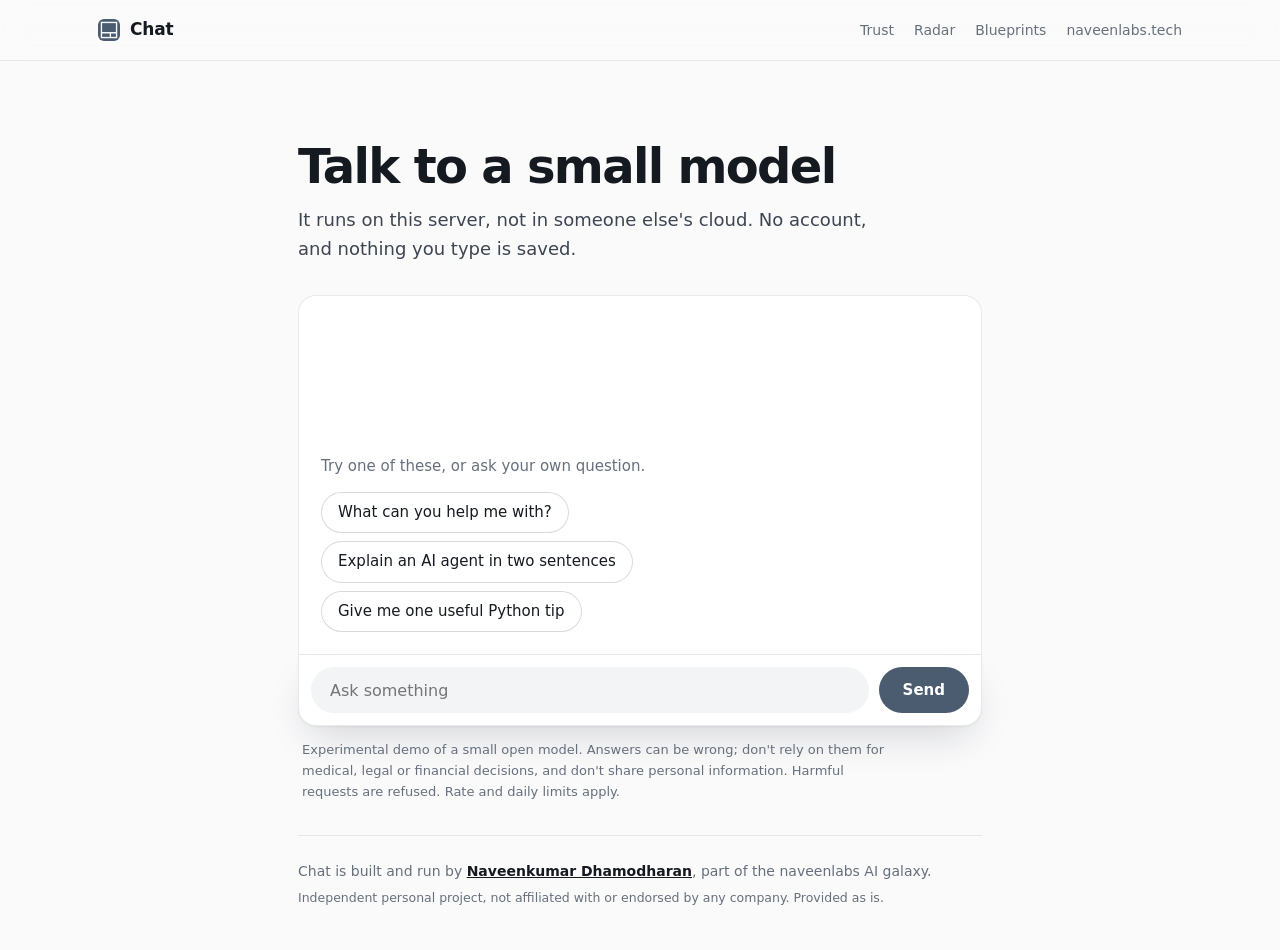
==== chat-api/static/index.html @ 81964a2b "feat: chat page in the shared product design, dark mode" ====
<!DOCTYPE html>
<html lang="en">
<head>
  <meta charset="UTF-8" />
  <meta name="viewport" content="width=device-width, initial-scale=1.0" />
  <meta name="color-scheme" content="light dark" />
  <title>Chat</title>
  <meta name="description" content="A small open model running on this server. No account, nothing saved." />
  <link rel="icon" type="image/svg+xml" href="icon.svg" />
  <link rel="preload" href="fonts/instrument-sans-latin.woff2" as="font" type="font/woff2" crossorigin />
  <link rel="stylesheet" href="style.css?v=3" />
</head>
<body>
  <header class="top">
    <div class="top-inner">
      <a class="wordmark" href="/"><img src="icon.svg" alt="" width="22" height="22">Chat</a>
      <nav class="family" aria-label="naveenlabs AI tools">
        <a href="https://trust.naveenlabs.tech">Trust</a>
        <a href="https://radar.naveenlabs.tech">Radar</a>
        <a href="https://blueprints.naveenlabs.tech">Blueprints</a>
        <a href="https://naveenlabs.tech">naveenlabs.tech</a>
      </nav>
    </div>
  </header>

  <main class="chat-shell">
    <h1>Talk to a small model</h1>
    <p class="chat-sub">It runs on this server, not in someone else's cloud. No account, and nothing you type is saved.</p>

    <div class="chat-window" id="chat-window" aria-live="polite">
      <div class="starters" id="starters">
        <p>Try one of these, or ask your own question.</p>
        <button type="button" class="starter">What can you help me with?</button>
        <button type="button" class="starter">Explain an AI agent in two sentences</button>
        <button type="button" class="starter">Give me one useful Python tip</button>
      </div>
    </div>

    <form class="chat-form" id="chat-form">
      <label class="visually-hidden" for="chat-input">Your message</label>
      <input id="chat-input" type="text" placeholder="Ask something" maxlength="1000" autocomplete="off" required />
      <button type="submit" id="chat-send">Send</button>
    </form>
    <p class="chat-note">Experimental demo of a small open model. Answers can be wrong; don't rely on them for medical, legal or financial decisions, and don't share personal information. Harmful requests are refused. Rate and daily limits apply.</p>
  </main>

  <footer class="foot">
    <p class="foot-by">Chat is built and run by <a href="https://naveenlabs.tech">Naveenkumar Dhamodharan</a>, part of the naveenlabs AI galaxy.</p>
    <p class="disclaimer">Independent personal project, not affiliated with or endorsed by any company. Provided as is.</p>
  </footer>

  <script src="chat.js?v=3"></script>
</body>
</html>
---- chat-api/static/style.css ----
/* Same product system as Trust, Radar and Blueprints; Chat's accent is slate. */
@font-face {
  font-family: "Instrument Sans";
  src: url("fonts/instrument-sans-latin.woff2") format("woff2");
  font-weight: 400 700; font-stretch: 75% 100%; font-display: swap;
}
:root {
  --bg: #FAFAFB; --surface: #FFFFFF; --surface-2: #F2F4F6; --ink: #151A21; --ink-2: #3C4550; --muted: #66707C;
  --rule: rgba(21, 26, 33, 0.09); --rule-2: rgba(21, 26, 33, 0.16); --field: rgba(21, 26, 33, 0.22);
  --accent: #4B5B70; --accent-soft: #ECEFF3; --bad: #C0262D;
  --shadow-2: 0 1px 2px rgba(16, 24, 40, 0.05), 0 18px 40px -12px rgba(16, 24, 40, 0.18);
  --sans: "Instrument Sans", system-ui, -apple-system, "Segoe UI", sans-serif;
  --wrap: 780px; --gutter: clamp(20px, 4vw, 48px);
}
@media (prefers-color-scheme: dark) {
  :root {
    --bg: #0D1015; --surface: #151A21; --surface-2: #1B212A; --ink: #ECEFF3; --ink-2: #C3CAD3; --muted: #939DA9;
    --rule: rgba(236, 239, 243, 0.09); --rule-2: rgba(236, 239, 243, 0.16); --field: rgba(236, 239, 243, 0.24);
    --accent: #A9B8CB; --accent-soft: #232A34; --bad: #F2777C;
    --shadow-2: 0 1px 2px rgba(0, 0, 0, 0.4), 0 24px 48px -16px rgba(0, 0, 0, 0.6);
  }
}
* { box-sizing: border-box; }
html { -webkit-font-smoothing: antialiased; }
body { margin: 0; background: var(--bg); color: var(--ink); font: 400 16px/1.6 var(--sans); min-height: 100vh; display: flex; flex-direction: column; }
a { color: var(--ink); }
:focus-visible { outline: 2px solid var(--accent); outline-offset: 3px; border-radius: 4px; }
.visually-hidden { position: absolute; width: 1px; height: 1px; overflow: hidden; clip: rect(0 0 0 0); white-space: nowrap; }

.top { position: sticky; top: 0; z-index: 10; background: color-mix(in srgb, var(--bg) 82%, transparent); backdrop-filter: saturate(1.6) blur(14px); -webkit-backdrop-filter: saturate(1.6) blur(14px); border-bottom: 1px solid var(--rule); }
.top-inner { max-width: 1180px; margin: 0 auto; padding: 0 var(--gutter); display: flex; align-items: center; justify-content: space-between; gap: 16px; min-height: 60px; }
.chat-shell, .foot { width: 100%; max-width: var(--wrap); margin: 0 auto; padding-left: var(--gutter); padding-right: var(--gutter); }
.wordmark { display: inline-flex; align-items: center; gap: 10px; font-weight: 650; font-size: 17px; letter-spacing: -0.01em; color: var(--ink); text-decoration: none; }
.wordmark img { border-radius: 6px; }
.family { display: flex; gap: 20px; flex-wrap: wrap; font-size: 14px; }
.family a { color: var(--muted); text-decoration: none; }
.family a:hover { color: var(--ink); }

.chat-shell { flex: 1; display: flex; flex-direction: column; padding-top: clamp(40px, 7vw, 80px); padding-bottom: 32px; }
h1 { font-size: clamp(34px, 5vw, 48px); font-weight: 650; letter-spacing: -0.035em; line-height: 1.06; margin: 0 0 14px; }
.chat-sub { color: var(--ink-2); font-size: 18px; margin: 0 0 32px; max-width: 52ch; }

.chat-panel, .chat-window { background: var(--surface); border: 1px solid var(--rule); border-radius: 18px; box-shadow: var(--shadow-2); }
.chat-window { flex: 1; min-height: 360px; max-height: 62vh; overflow-y: auto; padding: 22px; display: flex; flex-direction: column; gap: 12px; border-bottom-left-radius: 0; border-bottom-right-radius: 0; box-shadow: none; }
.msg { max-width: 82%; padding: 11px 16px; white-space: pre-wrap; line-height: 1.55; border-radius: 18px; font-size: 15.5px; }
.msg-user { align-self: flex-end; background: var(--accent); color: #fff; border-bottom-right-radius: 6px; }
@media (prefers-color-scheme: dark) { .msg-user { color: #0D1015; } }
.msg-bot { align-self: flex-start; background: var(--surface-2); color: var(--ink); border-bottom-left-radius: 6px; }
.msg-error { align-self: flex-start; color: var(--bad); background: color-mix(in srgb, var(--bad) 10%, transparent); }
.msg-pending { align-self: flex-start; color: var(--muted); background: var(--surface-2); }

.starters { margin: auto 0 0; display: flex; flex-direction: column; align-items: flex-start; gap: 8px; }
.starters p { margin: 0 0 6px; color: var(--muted); font-size: 15px; }
.starter { font: 500 15px/1.3 var(--sans); color: var(--ink); background: var(--surface); border: 1px solid var(--rule-2); border-radius: 999px; padding: 10px 16px; cursor: pointer; text-align: left; transition: background-color 120ms ease, border-color 120ms ease; }
.starter:hover { background: var(--surface-2); border-color: var(--field); }

.chat-form { display: flex; gap: 10px; padding: 12px; background: var(--surface); border: 1px solid var(--rule); border-top: 0; border-radius: 0 0 18px 18px; box-shadow: var(--shadow-2); }
#chat-input { flex: 1; min-width: 0; height: 46px; font: 400 16px/1.4 var(--sans); color: var(--ink); background: var(--surface-2); border: 1px solid transparent; border-radius: 999px; padding: 0 18px; transition: border-color 120ms ease, box-shadow 120ms ease; }
#chat-input:focus { outline: none; border-color: var(--accent); box-shadow: 0 0 0 4px color-mix(in srgb, var(--accent) 18%, transparent); background: var(--surface); }
#chat-send { height: 46px; font: 600 15px/1 var(--sans); color: #fff; background: var(--accent); border: 0; border-radius: 999px; padding: 0 24px; cursor: pointer; transition: transform 120ms ease, background-color 120ms ease; }
@media (prefers-color-scheme: dark) { #chat-send { color: #0D1015; } }
#chat-send:hover { background: color-mix(in srgb, var(--accent) 86%, var(--ink)); }
#chat-send:active { transform: scale(0.98); }
#chat-send:disabled, #chat-input:disabled { opacity: 0.55; cursor: not-allowed; }
.chat-note { color: var(--muted); font-size: 13px; margin: 14px 4px 0; max-width: 72ch; }

.foot { padding-bottom: 36px; color: var(--muted); font-size: 14px; }
.foot p { margin: 0 0 6px; }
.foot > :first-child { border-top: 1px solid var(--rule); padding-top: 24px; }
.foot-by a { font-weight: 600; }
.disclaimer { font-size: 12.5px; }

@media (max-width: 640px) { .family { display: none; } .chat-window { max-height: none; min-height: 320px; } .msg { max-width: 90%; } }
@media (prefers-reduced-motion: reduce) { * { transition: none !important; } }
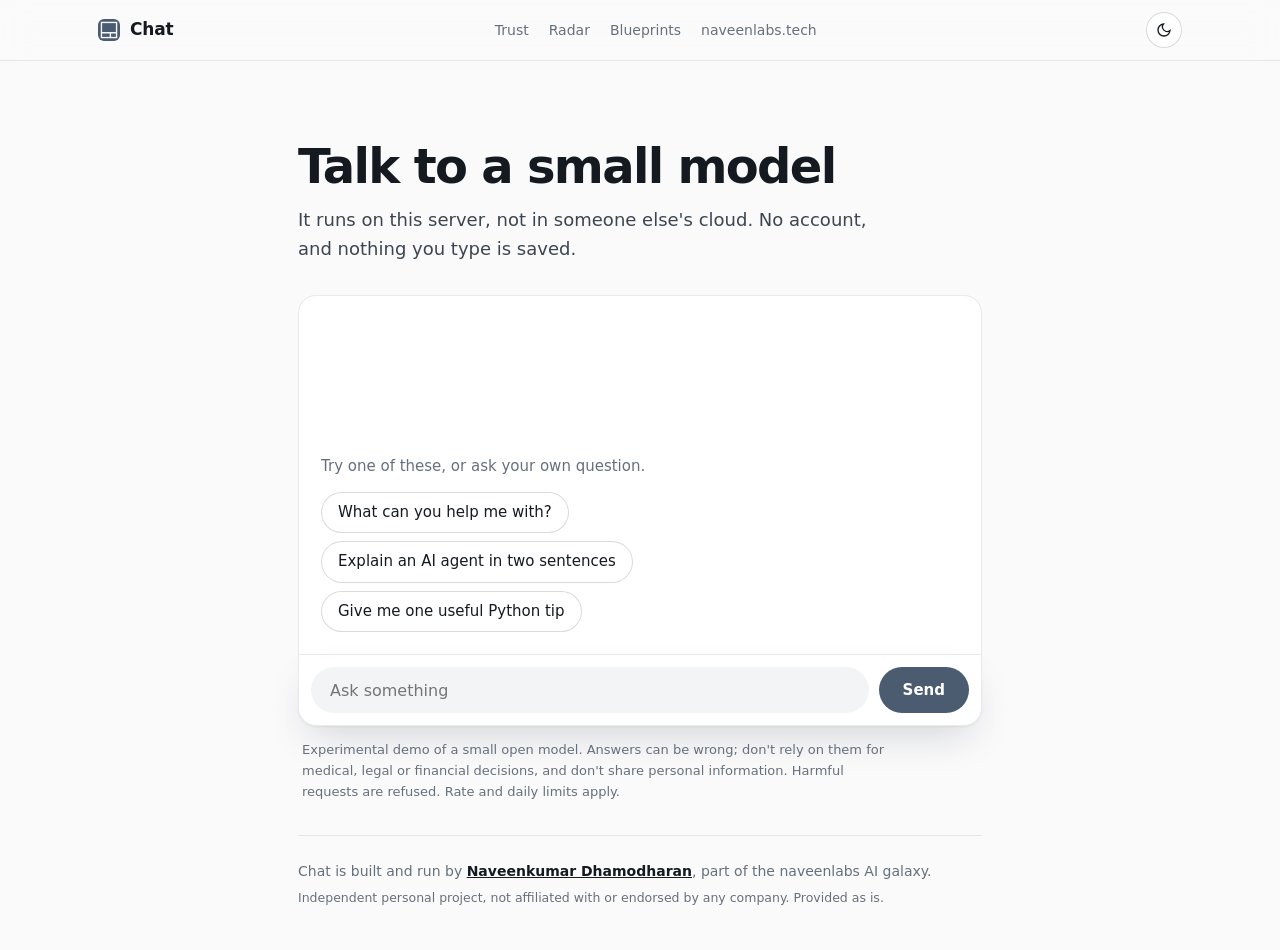
==== commit 8597e5d1: "feat: light / dark theme toggle, choice shared across naveenlabs sites" ====
--- a/chat-api/static/index.html
+++ b/chat-api/static/index.html
@@ -8,7 +8,8 @@
   <meta name="description" content="A small open model running on this server. No account, nothing saved." />
   <link rel="icon" type="image/svg+xml" href="icon.svg" />
   <link rel="preload" href="fonts/instrument-sans-latin.woff2" as="font" type="font/woff2" crossorigin />
-  <link rel="stylesheet" href="style.css?v=3" />
+  <script src="theme.js?v=1"></script>
+  <link rel="stylesheet" href="style.css?v=4" />
 </head>
 <body>
   <header class="top">
@@ -20,6 +21,7 @@
         <a href="https://blueprints.naveenlabs.tech">Blueprints</a>
         <a href="https://naveenlabs.tech">naveenlabs.tech</a>
       </nav>
+      <button type="button" class="theme-toggle" data-theme-toggle title="Switch light / dark theme" aria-label="Switch light or dark theme"><svg class="icon-sun" viewBox="0 0 24 24" fill="none" stroke="currentColor" stroke-width="2" stroke-linecap="round" aria-hidden="true"><circle cx="12" cy="12" r="4"/><path d="M12 2v2M12 20v2M4.9 4.9l1.4 1.4M17.7 17.7l1.4 1.4M2 12h2M20 12h2M4.9 19.1l1.4-1.4M17.7 6.3l1.4-1.4"/></svg><svg class="icon-moon" viewBox="0 0 24 24" fill="none" stroke="currentColor" stroke-width="2" stroke-linecap="round" aria-hidden="true"><path d="M21 12.8A9 9 0 1 1 11.2 3a7 7 0 0 0 9.8 9.8z"/></svg></button>
     </div>
   </header>
 
--- a/chat-api/static/style.css
+++ b/chat-api/static/style.css
@@ -12,15 +12,13 @@
   --sans: "Instrument Sans", system-ui, -apple-system, "Segoe UI", sans-serif;
   --wrap: 780px; --gutter: clamp(20px, 4vw, 48px);
 }
-@media (prefers-color-scheme: dark) {
-  :root {
+/* Dark theme (set by theme.js from the saved choice or the system setting). */
+  :root[data-theme="dark"] {
     --bg: #0D1015; --surface: #151A21; --surface-2: #1B212A; --ink: #ECEFF3; --ink-2: #C3CAD3; --muted: #939DA9;
     --rule: rgba(236, 239, 243, 0.09); --rule-2: rgba(236, 239, 243, 0.16); --field: rgba(236, 239, 243, 0.24);
     --accent: #A9B8CB; --accent-soft: #232A34; --bad: #F2777C;
     --shadow-2: 0 1px 2px rgba(0, 0, 0, 0.4), 0 24px 48px -16px rgba(0, 0, 0, 0.6);
-  }
-}
-* { box-sizing: border-box; }
+  }* { box-sizing: border-box; }
 html { -webkit-font-smoothing: antialiased; }
 body { margin: 0; background: var(--bg); color: var(--ink); font: 400 16px/1.6 var(--sans); min-height: 100vh; display: flex; flex-direction: column; }
 a { color: var(--ink); }
@@ -44,7 +42,8 @@
 .chat-window { flex: 1; min-height: 360px; max-height: 62vh; overflow-y: auto; padding: 22px; display: flex; flex-direction: column; gap: 12px; border-bottom-left-radius: 0; border-bottom-right-radius: 0; box-shadow: none; }
 .msg { max-width: 82%; padding: 11px 16px; white-space: pre-wrap; line-height: 1.55; border-radius: 18px; font-size: 15.5px; }
 .msg-user { align-self: flex-end; background: var(--accent); color: #fff; border-bottom-right-radius: 6px; }
-@media (prefers-color-scheme: dark) { .msg-user { color: #0D1015; } }
+/* Dark theme (set by theme.js from the saved choice or the system setting). */
+  :root[data-theme="dark"] .msg-user { color: #0D1015; }
 .msg-bot { align-self: flex-start; background: var(--surface-2); color: var(--ink); border-bottom-left-radius: 6px; }
 .msg-error { align-self: flex-start; color: var(--bad); background: color-mix(in srgb, var(--bad) 10%, transparent); }
 .msg-pending { align-self: flex-start; color: var(--muted); background: var(--surface-2); }
@@ -58,7 +57,8 @@
 #chat-input { flex: 1; min-width: 0; height: 46px; font: 400 16px/1.4 var(--sans); color: var(--ink); background: var(--surface-2); border: 1px solid transparent; border-radius: 999px; padding: 0 18px; transition: border-color 120ms ease, box-shadow 120ms ease; }
 #chat-input:focus { outline: none; border-color: var(--accent); box-shadow: 0 0 0 4px color-mix(in srgb, var(--accent) 18%, transparent); background: var(--surface); }
 #chat-send { height: 46px; font: 600 15px/1 var(--sans); color: #fff; background: var(--accent); border: 0; border-radius: 999px; padding: 0 24px; cursor: pointer; transition: transform 120ms ease, background-color 120ms ease; }
-@media (prefers-color-scheme: dark) { #chat-send { color: #0D1015; } }
+/* Dark theme (set by theme.js from the saved choice or the system setting). */
+  :root[data-theme="dark"] #chat-send { color: #0D1015; }
 #chat-send:hover { background: color-mix(in srgb, var(--accent) 86%, var(--ink)); }
 #chat-send:active { transform: scale(0.98); }
 #chat-send:disabled, #chat-input:disabled { opacity: 0.55; cursor: not-allowed; }
@@ -72,3 +72,12 @@
 
 @media (max-width: 640px) { .family { display: none; } .chat-window { max-height: none; min-height: 320px; } .msg { max-width: 90%; } }
 @media (prefers-reduced-motion: reduce) { * { transition: none !important; } }
+
+.theme-toggle { flex: none; display: inline-grid; place-items: center; width: 36px; height: 36px; padding: 0; margin-left: 8px;
+  border-radius: 999px; border: 1px solid var(--rule-2); background: var(--surface); color: var(--ink); cursor: pointer; }
+.theme-toggle:hover { background: var(--surface-2); }
+.theme-toggle svg { width: 16px; height: 16px; }
+/* The icon shows the theme a click switches to: a moon in light mode, a sun in dark mode. */
+.theme-toggle .icon-sun { display: none; }
+:root[data-theme="dark"] .theme-toggle .icon-sun { display: block; }
+:root[data-theme="dark"] .theme-toggle .icon-moon { display: none; }
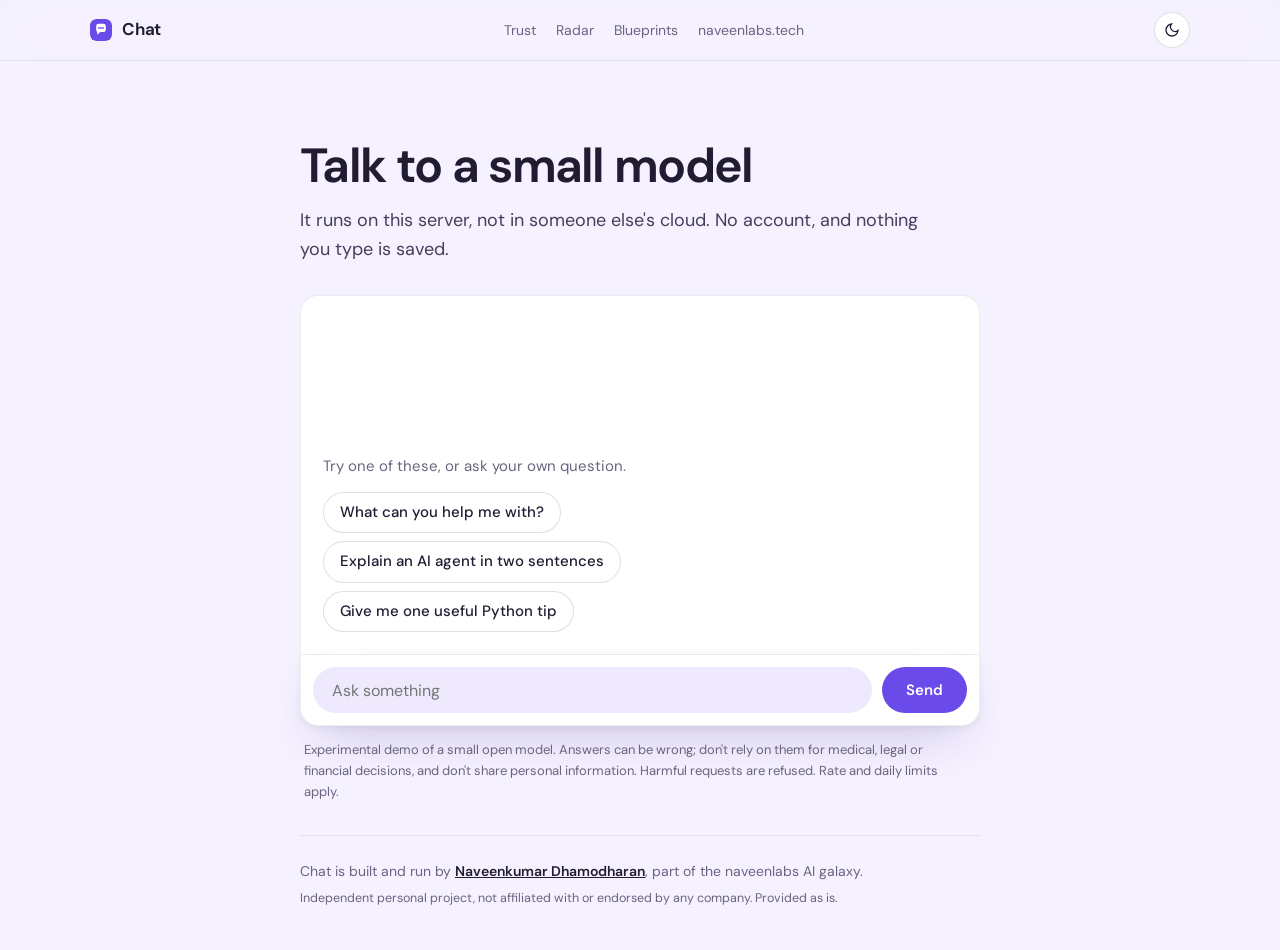
==== commit 82cf66f5: "feat(chat): soft conversational theme pack - lavender tokens, DM Sans, speech-bubble mark, opens lig" ====
--- a/chat-api/static/index.html
+++ b/chat-api/static/index.html
@@ -1,20 +1,20 @@
 <!DOCTYPE html>
-<html lang="en">
+<html lang="en" data-default-theme="light">
 <head>
   <meta charset="UTF-8" />
   <meta name="viewport" content="width=device-width, initial-scale=1.0" />
   <meta name="color-scheme" content="light dark" />
   <title>Chat</title>
   <meta name="description" content="A small open model running on this server. No account, nothing saved." />
-  <link rel="icon" type="image/svg+xml" href="icon.svg" />
-  <link rel="preload" href="fonts/instrument-sans-latin.woff2" as="font" type="font/woff2" crossorigin />
-  <script src="theme.js?v=1"></script>
-  <link rel="stylesheet" href="style.css?v=4" />
+  <link rel="icon" type="image/svg+xml" href="icon.svg?v=2" />
+  <link rel="preload" href="fonts/dm-sans-latin.woff2" as="font" type="font/woff2" crossorigin />
+  <script src="theme.js?v=2"></script>
+  <link rel="stylesheet" href="style.css?v=5" />
 </head>
 <body>
   <header class="top">
     <div class="top-inner">
-      <a class="wordmark" href="/"><img src="icon.svg" alt="" width="22" height="22">Chat</a>
+      <a class="wordmark" href="/"><img src="icon.svg?v=2" alt="" width="22" height="22">Chat</a>
       <nav class="family" aria-label="naveenlabs AI tools">
         <a href="https://trust.naveenlabs.tech">Trust</a>
         <a href="https://radar.naveenlabs.tech">Radar</a>
--- a/chat-api/static/style.css
+++ b/chat-api/static/style.css
@@ -1,24 +1,23 @@
-/* Same product system as Trust, Radar and Blueprints; Chat's accent is slate. */
-@font-face {
-  font-family: "Instrument Sans";
-  src: url("fonts/instrument-sans-latin.woff2") format("woff2");
-  font-weight: 400 700; font-stretch: 75% 100%; font-display: swap;
+/* Chat: soft conversational. Lavender, rounded bubbles with one tight corner, a pill composer that stays in view,
+   DM Sans. Opens light unless the visitor chose a mode (theme.js reads <html data-default-theme>). */
+@font-face { font-family: "DM Sans"; src: url("fonts/dm-sans-latin.woff2") format("woff2"); font-weight: 400 700; font-display: swap; }
+:root {
+  --bg: #F5F1FF; --surface: #FFFFFF; --surface-2: #EFE9FD; --ink: #221C33; --ink-2: #463E5C; --muted: #6B6480;
+  --rule: rgba(34, 28, 51, 0.08); --rule-2: rgba(34, 28, 51, 0.14); --field: rgba(34, 28, 51, 0.22);
+  --accent: #6A4AE8; --accent-ink: #FFFFFF; --accent-soft: #E8E0FF; --bad: #B4232A; --bad-soft: #FCE9EB;
+  --shadow-1: 0 1px 2px rgba(34, 28, 51, 0.05), 0 6px 18px -8px rgba(60, 40, 140, 0.12);
+  --shadow-2: 0 2px 6px rgba(34, 28, 51, 0.06), 0 22px 48px -20px rgba(60, 40, 140, 0.30);
+  --sans: "DM Sans", system-ui, -apple-system, "Segoe UI", sans-serif;
+  --wrap: 760px; --gutter: clamp(16px, 4vw, 40px);
 }
-:root {
-  --bg: #FAFAFB; --surface: #FFFFFF; --surface-2: #F2F4F6; --ink: #151A21; --ink-2: #3C4550; --muted: #66707C;
-  --rule: rgba(21, 26, 33, 0.09); --rule-2: rgba(21, 26, 33, 0.16); --field: rgba(21, 26, 33, 0.22);
-  --accent: #4B5B70; --accent-soft: #ECEFF3; --bad: #C0262D;
-  --shadow-2: 0 1px 2px rgba(16, 24, 40, 0.05), 0 18px 40px -12px rgba(16, 24, 40, 0.18);
-  --sans: "Instrument Sans", system-ui, -apple-system, "Segoe UI", sans-serif;
-  --wrap: 780px; --gutter: clamp(20px, 4vw, 48px);
+:root[data-theme="dark"] {
+  --bg: #14111D; --surface: #1E1A2B; --surface-2: #28223A; --ink: #ECE8F6; --ink-2: #CFC8E2; --muted: #A39CB8;
+  --rule: rgba(236, 232, 246, 0.08); --rule-2: rgba(236, 232, 246, 0.14); --field: rgba(236, 232, 246, 0.24);
+  --accent: #9F86FF; --accent-ink: #14111D; --accent-soft: #2E2650; --bad: #F2777C; --bad-soft: #3A1E27;
+  --shadow-1: 0 1px 2px rgba(0, 0, 0, 0.4), 0 6px 18px -8px rgba(0, 0, 0, 0.5);
+  --shadow-2: 0 2px 6px rgba(0, 0, 0, 0.4), 0 24px 48px -18px rgba(0, 0, 0, 0.65);
 }
-/* Dark theme (set by theme.js from the saved choice or the system setting). */
-  :root[data-theme="dark"] {
-    --bg: #0D1015; --surface: #151A21; --surface-2: #1B212A; --ink: #ECEFF3; --ink-2: #C3CAD3; --muted: #939DA9;
-    --rule: rgba(236, 239, 243, 0.09); --rule-2: rgba(236, 239, 243, 0.16); --field: rgba(236, 239, 243, 0.24);
-    --accent: #A9B8CB; --accent-soft: #232A34; --bad: #F2777C;
-    --shadow-2: 0 1px 2px rgba(0, 0, 0, 0.4), 0 24px 48px -16px rgba(0, 0, 0, 0.6);
-  }* { box-sizing: border-box; }
+* { box-sizing: border-box; }
 html { -webkit-font-smoothing: antialiased; }
 body { margin: 0; background: var(--bg); color: var(--ink); font: 400 16px/1.6 var(--sans); min-height: 100vh; display: flex; flex-direction: column; }
 a { color: var(--ink); }
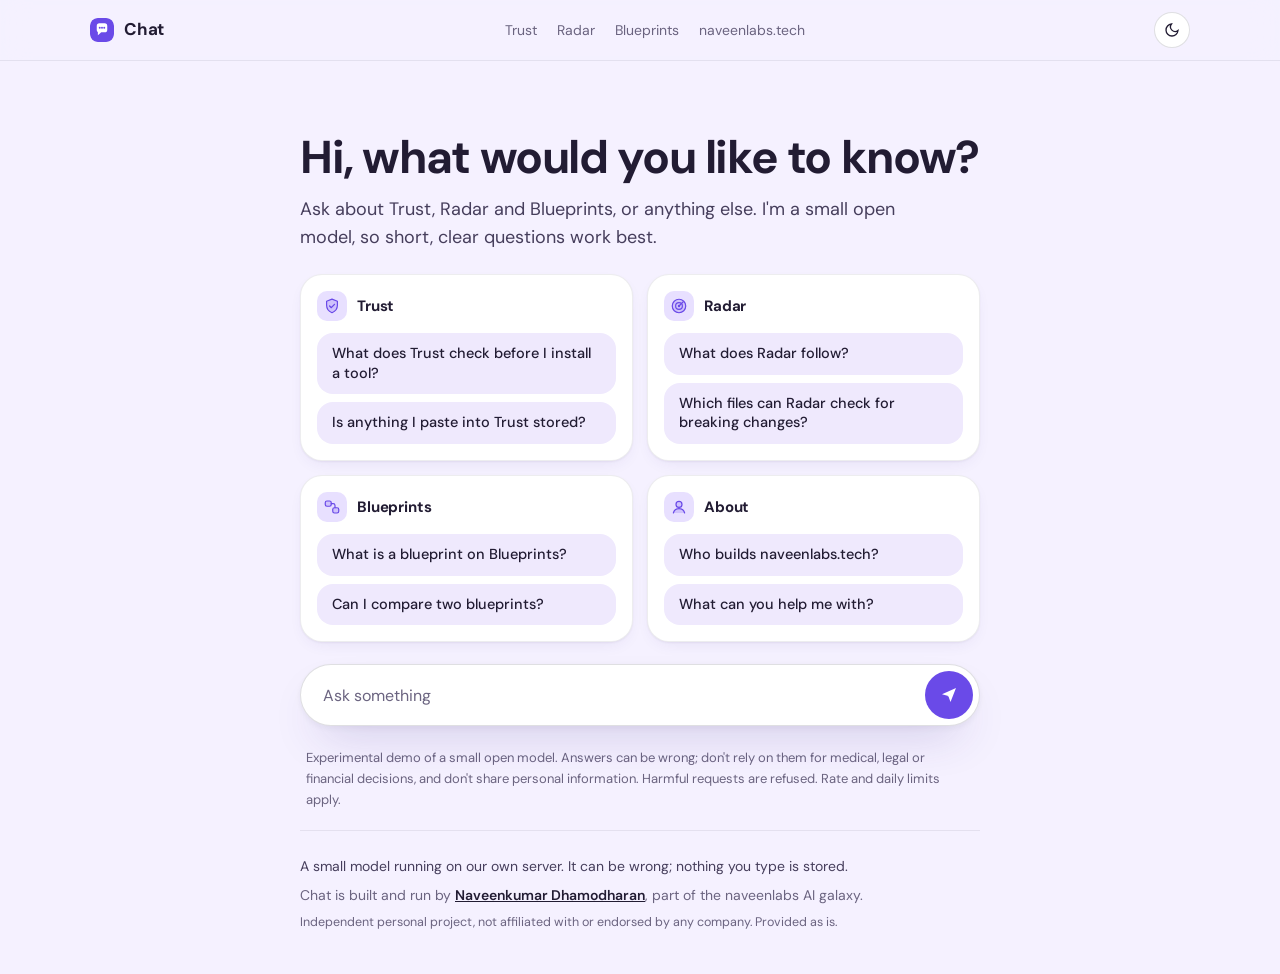
==== commit 0b551086: "feat(chat): one-column home - greeting, topic question cards, conversation, pill composer that stays" ====
--- a/chat-api/static/index.html
+++ b/chat-api/static/index.html
@@ -12,9 +12,10 @@
   <link rel="stylesheet" href="style.css?v=5" />
 </head>
 <body>
+  <a class="skip visually-hidden" href="#chat-input">Skip to the message box</a>
   <header class="top">
     <div class="top-inner">
-      <a class="wordmark" href="/"><img src="icon.svg?v=2" alt="" width="22" height="22">Chat</a>
+      <a class="wordmark" href="/"><img src="icon.svg?v=2" alt="" width="24" height="24">Chat</a>
       <nav class="family" aria-label="naveenlabs AI tools">
         <a href="https://trust.naveenlabs.tech">Trust</a>
         <a href="https://radar.naveenlabs.tech">Radar</a>
@@ -26,31 +27,50 @@
   </header>
 
   <main class="chat-shell">
-    <h1>Talk to a small model</h1>
-    <p class="chat-sub">It runs on this server, not in someone else's cloud. No account, and nothing you type is saved.</p>
+    <section class="greeting">
+      <h1>Hi, what would you like to know?</h1>
+      <p>Ask about Trust, Radar and Blueprints, or anything else. I'm a small open model, so short, clear questions work best.</p>
+    </section>
 
-    <div class="chat-window" id="chat-window" aria-live="polite">
-      <div class="starters" id="starters">
-        <p>Try one of these, or ask your own question.</p>
+    <section class="topics" id="starters" aria-label="Questions to start with">
+      <div class="topic topic-trust">
+        <h2><svg class="ic" aria-hidden="true"><use href="icons.svg#i-trust"/></svg>Trust</h2>
+        <button type="button" class="starter">What does Trust check before I install a tool?</button>
+        <button type="button" class="starter">Is anything I paste into Trust stored?</button>
+      </div>
+      <div class="topic topic-radar">
+        <h2><svg class="ic" aria-hidden="true"><use href="icons.svg#i-radar"/></svg>Radar</h2>
+        <button type="button" class="starter">What does Radar follow?</button>
+        <button type="button" class="starter">Which files can Radar check for breaking changes?</button>
+      </div>
+      <div class="topic topic-blueprints">
+        <h2><svg class="ic" aria-hidden="true"><use href="icons.svg#i-blueprints"/></svg>Blueprints</h2>
+        <button type="button" class="starter">What is a blueprint on Blueprints?</button>
+        <button type="button" class="starter">Can I compare two blueprints?</button>
+      </div>
+      <div class="topic topic-about">
+        <h2><svg class="ic" aria-hidden="true"><use href="icons.svg#i-about"/></svg>About</h2>
+        <button type="button" class="starter">Who builds naveenlabs.tech?</button>
         <button type="button" class="starter">What can you help me with?</button>
-        <button type="button" class="starter">Explain an AI agent in two sentences</button>
-        <button type="button" class="starter">Give me one useful Python tip</button>
       </div>
-    </div>
+    </section>
 
-    <form class="chat-form" id="chat-form">
+    <div class="conversation" id="chat-window" role="log" aria-live="polite"></div>
+
+    <form class="composer" id="chat-form">
       <label class="visually-hidden" for="chat-input">Your message</label>
       <input id="chat-input" type="text" placeholder="Ask something" maxlength="1000" autocomplete="off" required />
-      <button type="submit" id="chat-send">Send</button>
+      <button type="submit" id="chat-send" aria-label="Send"><svg aria-hidden="true"><use href="icons.svg#i-send"/></svg></button>
     </form>
     <p class="chat-note">Experimental demo of a small open model. Answers can be wrong; don't rely on them for medical, legal or financial decisions, and don't share personal information. Harmful requests are refused. Rate and daily limits apply.</p>
   </main>
 
   <footer class="foot">
+    <p class="foot-note">A small model running on our own server. It can be wrong; nothing you type is stored.</p>
     <p class="foot-by">Chat is built and run by <a href="https://naveenlabs.tech">Naveenkumar Dhamodharan</a>, part of the naveenlabs AI galaxy.</p>
     <p class="disclaimer">Independent personal project, not affiliated with or endorsed by any company. Provided as is.</p>
   </footer>
 
-  <script src="chat.js?v=3"></script>
+  <script src="chat.js?v=4"></script>
 </body>
 </html>
--- a/chat-api/static/style.css
+++ b/chat-api/static/style.css
@@ -27,49 +27,48 @@
 .top { position: sticky; top: 0; z-index: 10; background: color-mix(in srgb, var(--bg) 82%, transparent); backdrop-filter: saturate(1.6) blur(14px); -webkit-backdrop-filter: saturate(1.6) blur(14px); border-bottom: 1px solid var(--rule); }
 .top-inner { max-width: 1180px; margin: 0 auto; padding: 0 var(--gutter); display: flex; align-items: center; justify-content: space-between; gap: 16px; min-height: 60px; }
 .chat-shell, .foot { width: 100%; max-width: var(--wrap); margin: 0 auto; padding-left: var(--gutter); padding-right: var(--gutter); }
-.wordmark { display: inline-flex; align-items: center; gap: 10px; font-weight: 650; font-size: 17px; letter-spacing: -0.01em; color: var(--ink); text-decoration: none; }
-.wordmark img { border-radius: 6px; }
+.wordmark { display: inline-flex; align-items: center; gap: 10px; font-weight: 700; font-size: 17px; letter-spacing: -0.01em; color: var(--ink); text-decoration: none; }
+.wordmark img { border-radius: 8px; }
 .family { display: flex; gap: 20px; flex-wrap: wrap; font-size: 14px; }
 .family a { color: var(--muted); text-decoration: none; }
 .family a:hover { color: var(--ink); }
 
-.chat-shell { flex: 1; display: flex; flex-direction: column; padding-top: clamp(40px, 7vw, 80px); padding-bottom: 32px; }
-h1 { font-size: clamp(34px, 5vw, 48px); font-weight: 650; letter-spacing: -0.035em; line-height: 1.06; margin: 0 0 14px; }
-.chat-sub { color: var(--ink-2); font-size: 18px; margin: 0 0 32px; max-width: 52ch; }
+.skip:focus { position: fixed; left: 12px; top: 12px; z-index: 20; width: auto; height: auto; clip: auto; padding: 8px 14px; background: var(--surface); border-radius: 999px; box-shadow: var(--shadow-2); }
 
-.chat-panel, .chat-window { background: var(--surface); border: 1px solid var(--rule); border-radius: 18px; box-shadow: var(--shadow-2); }
-.chat-window { flex: 1; min-height: 360px; max-height: 62vh; overflow-y: auto; padding: 22px; display: flex; flex-direction: column; gap: 12px; border-bottom-left-radius: 0; border-bottom-right-radius: 0; box-shadow: none; }
-.msg { max-width: 82%; padding: 11px 16px; white-space: pre-wrap; line-height: 1.55; border-radius: 18px; font-size: 15.5px; }
-.msg-user { align-self: flex-end; background: var(--accent); color: #fff; border-bottom-right-radius: 6px; }
-/* Dark theme (set by theme.js from the saved choice or the system setting). */
-  :root[data-theme="dark"] .msg-user { color: #0D1015; }
-.msg-bot { align-self: flex-start; background: var(--surface-2); color: var(--ink); border-bottom-left-radius: 6px; }
-.msg-error { align-self: flex-start; color: var(--bad); background: color-mix(in srgb, var(--bad) 10%, transparent); }
-.msg-pending { align-self: flex-start; color: var(--muted); background: var(--surface-2); }
-
-.starters { margin: auto 0 0; display: flex; flex-direction: column; align-items: flex-start; gap: 8px; }
-.starters p { margin: 0 0 6px; color: var(--muted); font-size: 15px; }
-.starter { font: 500 15px/1.3 var(--sans); color: var(--ink); background: var(--surface); border: 1px solid var(--rule-2); border-radius: 999px; padding: 10px 16px; cursor: pointer; text-align: left; transition: background-color 120ms ease, border-color 120ms ease; }
-.starter:hover { background: var(--surface-2); border-color: var(--field); }
-
-.chat-form { display: flex; gap: 10px; padding: 12px; background: var(--surface); border: 1px solid var(--rule); border-top: 0; border-radius: 0 0 18px 18px; box-shadow: var(--shadow-2); }
-#chat-input { flex: 1; min-width: 0; height: 46px; font: 400 16px/1.4 var(--sans); color: var(--ink); background: var(--surface-2); border: 1px solid transparent; border-radius: 999px; padding: 0 18px; transition: border-color 120ms ease, box-shadow 120ms ease; }
-#chat-input:focus { outline: none; border-color: var(--accent); box-shadow: 0 0 0 4px color-mix(in srgb, var(--accent) 18%, transparent); background: var(--surface); }
-#chat-send { height: 46px; font: 600 15px/1 var(--sans); color: #fff; background: var(--accent); border: 0; border-radius: 999px; padding: 0 24px; cursor: pointer; transition: transform 120ms ease, background-color 120ms ease; }
-/* Dark theme (set by theme.js from the saved choice or the system setting). */
-  :root[data-theme="dark"] #chat-send { color: #0D1015; }
-#chat-send:hover { background: color-mix(in srgb, var(--accent) 86%, var(--ink)); }
-#chat-send:active { transform: scale(0.98); }
+/* One centred column: greeting, topic cards, the conversation, a pill composer that stays in view. */
+.chat-shell { flex: 1; display: flex; flex-direction: column; gap: 22px; padding-top: clamp(36px, 6vw, 72px); padding-bottom: 20px; }
+.greeting h1 { font-size: clamp(32px, 5vw, 46px); font-weight: 700; letter-spacing: -0.03em; line-height: 1.08; margin: 0 0 12px; }
+.greeting p { color: var(--ink-2); font-size: 18px; margin: 0; max-width: 54ch; }
+.topics { display: grid; grid-template-columns: repeat(2, minmax(0, 1fr)); gap: 14px; }
+.topic { display: flex; flex-direction: column; gap: 8px; padding: 16px; background: var(--surface); border: 1px solid var(--rule); border-radius: 22px; box-shadow: var(--shadow-1); }
+.topic h2 { display: flex; align-items: center; gap: 10px; margin: 0 0 4px; font-size: 15px; font-weight: 700; letter-spacing: -0.01em; }
+.topic .ic { flex: none; width: 30px; height: 30px; padding: 6px; border-radius: 10px; background: var(--accent-soft); color: var(--accent); }
+.starter { font: 500 14.5px/1.35 var(--sans); color: var(--ink); background: var(--surface-2); border: 1px solid transparent; border-radius: 16px; padding: 10px 14px; text-align: left; cursor: pointer; transition: background-color 120ms ease, border-color 120ms ease; }
+.starter:hover { background: var(--surface); border-color: var(--accent); }
+.conversation { display: flex; flex-direction: column; gap: 12px; }
+.conversation:empty { display: none; }
+.msg { max-width: 82%; padding: 12px 16px; white-space: pre-wrap; overflow-wrap: anywhere; line-height: 1.55; font-size: 15.5px; border-radius: 22px; scroll-margin-bottom: 140px; }
+.msg-user { align-self: flex-end; background: var(--accent); color: var(--accent-ink); border-bottom-right-radius: 6px; }
+.msg-bot, .msg-pending { align-self: flex-start; background: var(--surface); color: var(--ink); border: 1px solid var(--rule); box-shadow: var(--shadow-1); border-bottom-left-radius: 6px; }
+.msg-error { align-self: flex-start; background: var(--bad-soft); color: var(--bad); border-bottom-left-radius: 6px; }
+.composer { position: sticky; bottom: 12px; z-index: 5; display: flex; align-items: center; gap: 8px; margin-top: auto; padding: 6px 6px 6px 8px; background: var(--surface); border: 1px solid var(--rule-2); border-radius: 999px; box-shadow: var(--shadow-2); }
+.composer:focus-within { border-color: var(--accent); box-shadow: var(--shadow-2), 0 0 0 4px var(--accent-soft); }
+#chat-input { flex: 1; min-width: 0; height: 48px; font: 400 16px/1.4 var(--sans); color: var(--ink); background: transparent; border: 0; padding: 0 14px; }
+#chat-input:focus { outline: none; }
+#chat-input::placeholder { color: var(--muted); }
+#chat-send { flex: none; display: grid; place-items: center; width: 48px; height: 48px; padding: 0; color: var(--accent-ink); background: var(--accent); border: 0; border-radius: 50%; cursor: pointer; }
+#chat-send svg { width: 20px; height: 20px; }
 #chat-send:disabled, #chat-input:disabled { opacity: 0.55; cursor: not-allowed; }
-.chat-note { color: var(--muted); font-size: 13px; margin: 14px 4px 0; max-width: 72ch; }
+.chat-note { color: var(--muted); font-size: 13px; margin: 0 6px; max-width: 72ch; }
 
 .foot { padding-bottom: 36px; color: var(--muted); font-size: 14px; }
 .foot p { margin: 0 0 6px; }
 .foot > :first-child { border-top: 1px solid var(--rule); padding-top: 24px; }
+.foot-note { color: var(--ink-2); }
 .foot-by a { font-weight: 600; }
 .disclaimer { font-size: 12.5px; }
 
-@media (max-width: 640px) { .family { display: none; } .chat-window { max-height: none; min-height: 320px; } .msg { max-width: 90%; } }
+@media (max-width: 640px) { .family { display: none; } .topics { grid-template-columns: 1fr; } .msg { max-width: 90%; } }
 @media (prefers-reduced-motion: reduce) { * { transition: none !important; } }
 
 .theme-toggle { flex: none; display: inline-grid; place-items: center; width: 36px; height: 36px; padding: 0; margin-left: 8px;
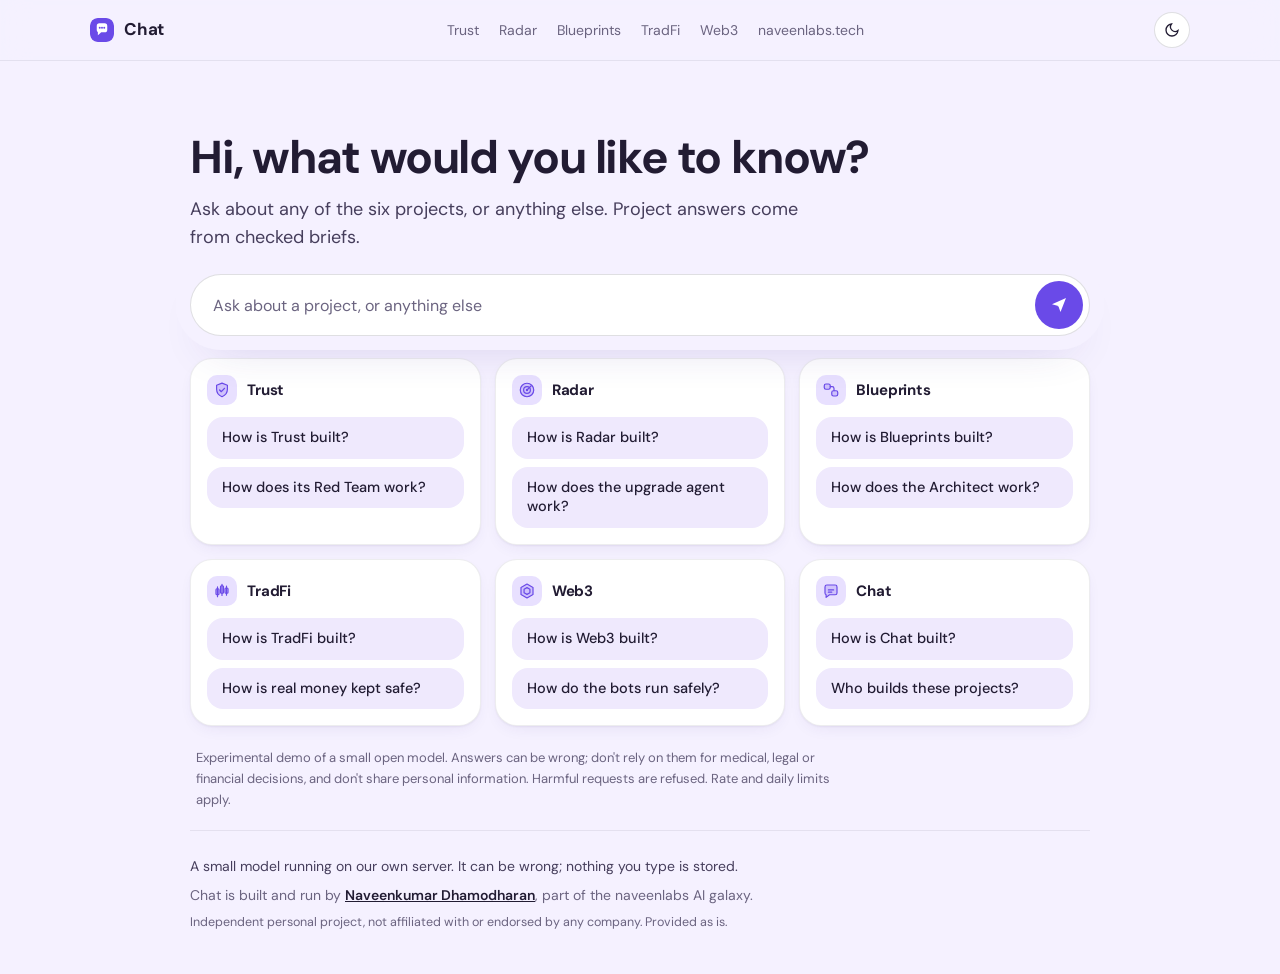
==== commit 54013138: "feat(chat): project cards on a top-composer home page" ====
--- a/chat-api/static/index.html
+++ b/chat-api/static/index.html
@@ -9,7 +9,7 @@
   <link rel="icon" type="image/svg+xml" href="icon.svg?v=2" />
   <link rel="preload" href="fonts/dm-sans-latin.woff2" as="font" type="font/woff2" crossorigin />
   <script src="theme.js?v=2"></script>
-  <link rel="stylesheet" href="style.css?v=5" />
+  <link rel="stylesheet" href="style.css?v=6" />
 </head>
 <body>
   <a class="skip visually-hidden" href="#chat-input">Skip to the message box</a>
@@ -20,6 +20,8 @@
         <a href="https://trust.naveenlabs.tech">Trust</a>
         <a href="https://radar.naveenlabs.tech">Radar</a>
         <a href="https://blueprints.naveenlabs.tech">Blueprints</a>
+        <a href="https://tradfi.naveenlabs.tech">TradFi</a>
+        <a href="https://web3.naveenlabs.tech">Web3</a>
         <a href="https://naveenlabs.tech">naveenlabs.tech</a>
       </nav>
       <button type="button" class="theme-toggle" data-theme-toggle title="Switch light / dark theme" aria-label="Switch light or dark theme"><svg class="icon-sun" viewBox="0 0 24 24" fill="none" stroke="currentColor" stroke-width="2" stroke-linecap="round" aria-hidden="true"><circle cx="12" cy="12" r="4"/><path d="M12 2v2M12 20v2M4.9 4.9l1.4 1.4M17.7 17.7l1.4 1.4M2 12h2M20 12h2M4.9 19.1l1.4-1.4M17.7 6.3l1.4-1.4"/></svg><svg class="icon-moon" viewBox="0 0 24 24" fill="none" stroke="currentColor" stroke-width="2" stroke-linecap="round" aria-hidden="true"><path d="M21 12.8A9 9 0 1 1 11.2 3a7 7 0 0 0 9.8 9.8z"/></svg></button>
@@ -29,39 +31,52 @@
   <main class="chat-shell">
     <section class="greeting">
       <h1>Hi, what would you like to know?</h1>
-      <p>Ask about Trust, Radar and Blueprints, or anything else. I'm a small open model, so short, clear questions work best.</p>
+      <p>Ask about any of the six projects, or anything else. Project answers come from checked briefs.</p>
     </section>
 
-    <section class="topics" id="starters" aria-label="Questions to start with">
-      <div class="topic topic-trust">
+    <form class="composer" id="chat-form">
+      <label class="visually-hidden" for="chat-input">Your message</label>
+      <input id="chat-input" type="text" placeholder="Ask about a project, or anything else" maxlength="1000" autocomplete="off" required />
+      <button type="submit" id="chat-send" aria-label="Send"><svg aria-hidden="true"><use href="icons.svg#i-send"/></svg></button>
+    </form>
+
+    <button type="button" class="show-projects" id="show-projects" aria-controls="starters" aria-expanded="false" hidden>Projects</button>
+
+    <section class="projects" id="starters" aria-label="Explore a project">
+      <div class="project project-trust" data-project="trust">
         <h2><svg class="ic" aria-hidden="true"><use href="icons.svg#i-trust"/></svg>Trust</h2>
-        <button type="button" class="starter">What does Trust check before I install a tool?</button>
-        <button type="button" class="starter">Is anything I paste into Trust stored?</button>
+        <button type="button" class="starter" data-project="trust">How is Trust built?</button>
+        <button type="button" class="starter" data-project="trust" data-section="intelligence">How does its Red Team work?</button>
       </div>
-      <div class="topic topic-radar">
+      <div class="project project-radar" data-project="radar">
         <h2><svg class="ic" aria-hidden="true"><use href="icons.svg#i-radar"/></svg>Radar</h2>
-        <button type="button" class="starter">What does Radar follow?</button>
-        <button type="button" class="starter">Which files can Radar check for breaking changes?</button>
+        <button type="button" class="starter" data-project="radar">How is Radar built?</button>
+        <button type="button" class="starter" data-project="radar" data-section="intelligence">How does the upgrade agent work?</button>
       </div>
-      <div class="topic topic-blueprints">
+      <div class="project project-blueprints" data-project="blueprints">
         <h2><svg class="ic" aria-hidden="true"><use href="icons.svg#i-blueprints"/></svg>Blueprints</h2>
-        <button type="button" class="starter">What is a blueprint on Blueprints?</button>
-        <button type="button" class="starter">Can I compare two blueprints?</button>
+        <button type="button" class="starter" data-project="blueprints">How is Blueprints built?</button>
+        <button type="button" class="starter" data-project="blueprints" data-section="intelligence">How does the Architect work?</button>
       </div>
-      <div class="topic topic-about">
-        <h2><svg class="ic" aria-hidden="true"><use href="icons.svg#i-about"/></svg>About</h2>
-        <button type="button" class="starter">Who builds naveenlabs.tech?</button>
-        <button type="button" class="starter">What can you help me with?</button>
+      <div class="project project-tradfi" data-project="tradfi">
+        <h2><svg class="ic" aria-hidden="true"><use href="icons.svg#i-tradfi"/></svg>TradFi</h2>
+        <button type="button" class="starter" data-project="tradfi">How is TradFi built?</button>
+        <button type="button" class="starter" data-project="tradfi" data-section="architecture">How is real money kept safe?</button>
+      </div>
+      <div class="project project-web3" data-project="web3">
+        <h2><svg class="ic" aria-hidden="true"><use href="icons.svg#i-web3"/></svg>Web3</h2>
+        <button type="button" class="starter" data-project="web3">How is Web3 built?</button>
+        <button type="button" class="starter" data-project="web3" data-section="architecture">How do the bots run safely?</button>
+      </div>
+      <div class="project project-chat" data-project="chat">
+        <h2><svg class="ic" aria-hidden="true"><use href="icons.svg#i-chat"/></svg>Chat</h2>
+        <button type="button" class="starter" data-project="chat">How is Chat built?</button>
+        <button type="button" class="starter" data-project="chat" data-section="intro">Who builds these projects?</button>
       </div>
     </section>
 
     <div class="conversation" id="chat-window" role="log" aria-live="polite"></div>
 
-    <form class="composer" id="chat-form">
-      <label class="visually-hidden" for="chat-input">Your message</label>
-      <input id="chat-input" type="text" placeholder="Ask something" maxlength="1000" autocomplete="off" required />
-      <button type="submit" id="chat-send" aria-label="Send"><svg aria-hidden="true"><use href="icons.svg#i-send"/></svg></button>
-    </form>
     <p class="chat-note">Experimental demo of a small open model. Answers can be wrong; don't rely on them for medical, legal or financial decisions, and don't share personal information. Harmful requests are refused. Rate and daily limits apply.</p>
   </main>
 
@@ -71,6 +86,6 @@
     <p class="disclaimer">Independent personal project, not affiliated with or endorsed by any company. Provided as is.</p>
   </footer>
 
-  <script src="chat.js?v=4"></script>
+  <script src="chat.js?v=5"></script>
 </body>
 </html>
--- a/chat-api/static/style.css
+++ b/chat-api/static/style.css
@@ -8,7 +8,7 @@
   --shadow-1: 0 1px 2px rgba(34, 28, 51, 0.05), 0 6px 18px -8px rgba(60, 40, 140, 0.12);
   --shadow-2: 0 2px 6px rgba(34, 28, 51, 0.06), 0 22px 48px -20px rgba(60, 40, 140, 0.30);
   --sans: "DM Sans", system-ui, -apple-system, "Segoe UI", sans-serif;
-  --wrap: 760px; --gutter: clamp(16px, 4vw, 40px);
+  --wrap: 980px; --gutter: clamp(16px, 4vw, 40px);
 }
 :root[data-theme="dark"] {
   --bg: #14111D; --surface: #1E1A2B; --surface-2: #28223A; --ink: #ECE8F6; --ink-2: #CFC8E2; --muted: #A39CB8;
@@ -35,24 +35,42 @@
 
 .skip:focus { position: fixed; left: 12px; top: 12px; z-index: 20; width: auto; height: auto; clip: auto; padding: 8px 14px; background: var(--surface); border-radius: 999px; box-shadow: var(--shadow-2); }
 
-/* One centred column: greeting, topic cards, the conversation, a pill composer that stays in view. */
+/* One centred column: greeting, a pill composer that stays at the top, six project cards (they fold away once a
+   chat starts), then the conversation. */
 .chat-shell { flex: 1; display: flex; flex-direction: column; gap: 22px; padding-top: clamp(36px, 6vw, 72px); padding-bottom: 20px; }
 .greeting h1 { font-size: clamp(32px, 5vw, 46px); font-weight: 700; letter-spacing: -0.03em; line-height: 1.08; margin: 0 0 12px; }
 .greeting p { color: var(--ink-2); font-size: 18px; margin: 0; max-width: 54ch; }
-.topics { display: grid; grid-template-columns: repeat(2, minmax(0, 1fr)); gap: 14px; }
-.topic { display: flex; flex-direction: column; gap: 8px; padding: 16px; background: var(--surface); border: 1px solid var(--rule); border-radius: 22px; box-shadow: var(--shadow-1); }
-.topic h2 { display: flex; align-items: center; gap: 10px; margin: 0 0 4px; font-size: 15px; font-weight: 700; letter-spacing: -0.01em; }
-.topic .ic { flex: none; width: 30px; height: 30px; padding: 6px; border-radius: 10px; background: var(--accent-soft); color: var(--accent); }
+.projects { display: grid; grid-template-columns: repeat(3, minmax(0, 1fr)); gap: 14px; }
+.projects[hidden], .show-projects[hidden] { display: none; }
+.project { display: flex; flex-direction: column; gap: 8px; padding: 16px; background: var(--surface); border: 1px solid var(--rule); border-radius: 22px; box-shadow: var(--shadow-1); }
+.project h2 { display: flex; align-items: center; gap: 10px; margin: 0 0 4px; font-size: 15px; font-weight: 700; letter-spacing: -0.01em; }
+.project .ic { flex: none; width: 30px; height: 30px; padding: 6px; border-radius: 10px; background: var(--accent-soft); color: var(--accent); }
 .starter { font: 500 14.5px/1.35 var(--sans); color: var(--ink); background: var(--surface-2); border: 1px solid transparent; border-radius: 16px; padding: 10px 14px; text-align: left; cursor: pointer; transition: background-color 120ms ease, border-color 120ms ease; }
 .starter:hover { background: var(--surface); border-color: var(--accent); }
+.show-projects { align-self: flex-start; font: 600 14px/1 var(--sans); color: var(--accent); background: var(--accent-soft); border: 0; border-radius: 999px; padding: 9px 16px; cursor: pointer; }
 .conversation { display: flex; flex-direction: column; gap: 12px; }
 .conversation:empty { display: none; }
-.msg { max-width: 82%; padding: 12px 16px; white-space: pre-wrap; overflow-wrap: anywhere; line-height: 1.55; font-size: 15.5px; border-radius: 22px; scroll-margin-bottom: 140px; }
+.msg { max-width: 82%; padding: 12px 16px; white-space: pre-wrap; overflow-wrap: anywhere; line-height: 1.55; font-size: 15.5px; border-radius: 22px; scroll-margin-top: 150px; }
 .msg-user { align-self: flex-end; background: var(--accent); color: var(--accent-ink); border-bottom-right-radius: 6px; }
 .msg-bot, .msg-pending { align-self: flex-start; background: var(--surface); color: var(--ink); border: 1px solid var(--rule); box-shadow: var(--shadow-1); border-bottom-left-radius: 6px; }
+.msg-rich { white-space: normal; max-width: 92%; }
+.msg-rich h2 { font-size: 20px; letter-spacing: -0.02em; margin: 2px 0 8px; }
+.msg-rich h3 { font-size: 16px; margin: 16px 0 6px; color: var(--accent); }
+.msg-rich p { margin: 0 0 10px; }
+.msg-rich ul { margin: 0 0 10px; padding-left: 20px; }
+.msg-rich li { margin: 0 0 6px; }
+.msg-rich code { font-size: 0.9em; background: var(--surface-2); border-radius: 6px; padding: 1px 6px; }
+.msg-rich > :last-child { margin-bottom: 0; }
+.more { display: flex; flex-wrap: wrap; gap: 8px; }
+.more-btn { font: 500 14px/1.3 var(--sans); color: var(--accent); background: var(--surface); border: 1px solid var(--rule-2); border-radius: 999px; padding: 8px 14px; cursor: pointer; }
+.more-btn:hover { border-color: var(--accent); }
 .msg-error { align-self: flex-start; background: var(--bad-soft); color: var(--bad); border-bottom-left-radius: 6px; }
-.composer { position: sticky; bottom: 12px; z-index: 5; display: flex; align-items: center; gap: 8px; margin-top: auto; padding: 6px 6px 6px 8px; background: var(--surface); border: 1px solid var(--rule-2); border-radius: 999px; box-shadow: var(--shadow-2); }
-.composer:focus-within { border-color: var(--accent); box-shadow: var(--shadow-2), 0 0 0 4px var(--accent-soft); }
+.typing { display: inline-flex; align-items: center; gap: 5px; height: 22px; }
+.typing i { width: 7px; height: 7px; border-radius: 50%; background: var(--muted); }
+.composer { position: sticky; top: 72px; z-index: 5; display: flex; align-items: center; gap: 8px; padding: 6px 6px 6px 8px; background: var(--surface); border: 1px solid var(--rule-2); border-radius: 999px; box-shadow: var(--shadow-2); }
+/* A ring of page colour hides the conversation scrolling under the pinned composer. */
+.composer { box-shadow: 0 0 0 14px var(--bg), var(--shadow-2); }
+.composer:focus-within { border-color: var(--accent); box-shadow: 0 0 0 4px var(--accent-soft), 0 0 0 14px var(--bg), var(--shadow-2); }
 #chat-input { flex: 1; min-width: 0; height: 48px; font: 400 16px/1.4 var(--sans); color: var(--ink); background: transparent; border: 0; padding: 0 14px; }
 #chat-input:focus { outline: none; }
 #chat-input::placeholder { color: var(--muted); }
@@ -68,7 +86,8 @@
 .foot-by a { font-weight: 600; }
 .disclaimer { font-size: 12.5px; }
 
-@media (max-width: 640px) { .family { display: none; } .topics { grid-template-columns: 1fr; } .msg { max-width: 90%; } }
+@media (max-width: 900px) { .projects { grid-template-columns: repeat(2, minmax(0, 1fr)); } }
+@media (max-width: 640px) { .family { display: none; } .projects { grid-template-columns: 1fr; } .msg, .msg-rich { max-width: 96%; } }
 @media (prefers-reduced-motion: reduce) { * { transition: none !important; } }
 
 .theme-toggle { flex: none; display: inline-grid; place-items: center; width: 36px; height: 36px; padding: 0; margin-left: 8px;
@@ -79,3 +98,11 @@
 .theme-toggle .icon-sun { display: none; }
 :root[data-theme="dark"] .theme-toggle .icon-sun { display: block; }
 :root[data-theme="dark"] .theme-toggle .icon-moon { display: none; }
+
+@media (prefers-reduced-motion: no-preference) {
+  .starter:active, #chat-send:active { transform: scale(0.98); }
+  .typing i { animation: chat-typing 1.2s ease-in-out infinite; }
+  .typing i:nth-child(2) { animation-delay: 0.15s; }
+  .typing i:nth-child(3) { animation-delay: 0.3s; }
+  @keyframes chat-typing { 0%, 60%, 100% { transform: translateY(0); opacity: 0.5; } 30% { transform: translateY(-4px); opacity: 1; } }
+}
